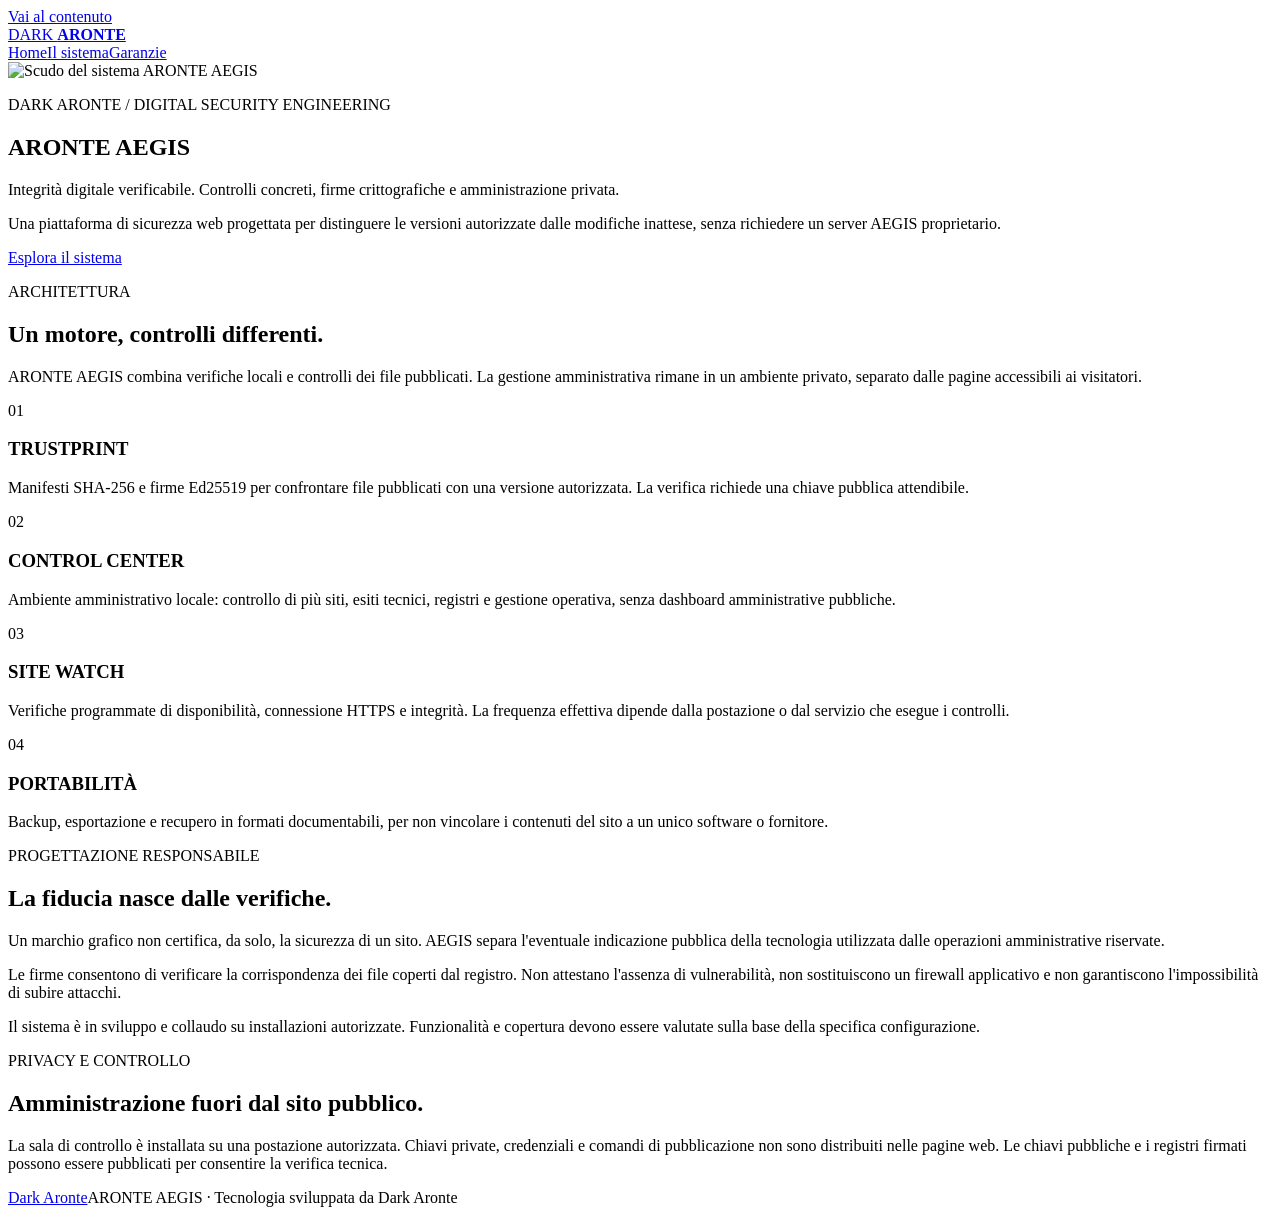
==== aegis-system/index.html @ fcb48d31 "Publish ARONTE AEGIS product information page" ====
<!doctype html>
<html lang="it">
<head>
<meta charset="utf-8"><meta name="viewport" content="width=device-width, initial-scale=1">
<meta name="description" content="ARONTE AEGIS: sistema local-first per la verifica dell'integrità di siti web, firme digitali e controllo delle pubblicazioni. Tecnologia Dark Aronte.">
<meta name="robots" content="index,follow">
<meta name="theme-color" content="#09090d">
<meta http-equiv="Content-Security-Policy" content="default-src 'none'; style-src 'self'; img-src 'self'; script-src 'none'; connect-src 'none'; object-src 'none'; frame-src 'none'; base-uri 'none'; form-action 'none'; upgrade-insecure-requests">
<link rel="icon" type="image/svg+xml" href="/aegis/aegis.svg">
<link rel="canonical" href="https://dark-aronte.github.io/aegis-system/">
<link rel="stylesheet" href="/aegis-system/style.css">
<title>ARONTE AEGIS | Integrità digitale verificabile — Dark Aronte</title>
</head><body>
<a class="skip" href="#contenuto">Vai al contenuto</a>
<header class="top"><a class="brand" href="/" aria-label="Dark Aronte, pagina iniziale">DARK <strong>ARONTE</strong></a><nav aria-label="Navigazione"><a href="/">Home</a><a href="#sistema">Il sistema</a><a href="#garanzie">Garanzie</a></nav></header>
<main id="contenuto">
<section class="hero">
<div class="hero-mark"><img src="/aegis/aegis.svg" alt="Scudo del sistema ARONTE AEGIS" width="118" height="118"></div>
<p class="eyebrow">DARK ARONTE / DIGITAL SECURITY ENGINEERING</p>
<h1>ARONTE <span>AEGIS</span></h1>
<p class="lead">Integrità digitale verificabile. Controlli concreti, firme crittografiche e amministrazione privata.</p>
<p class="sub">Una piattaforma di sicurezza web progettata per distinguere le versioni autorizzate dalle modifiche inattese, senza richiedere un server AEGIS proprietario.</p>
<a class="action" href="#sistema">Esplora il sistema</a>
</section>
<section id="sistema" class="section"><p class="eyebrow">ARCHITETTURA</p><h2>Un motore, controlli differenti.</h2><p class="intro">ARONTE AEGIS combina verifiche locali e controlli dei file pubblicati. La gestione amministrativa rimane in un ambiente privato, separato dalle pagine accessibili ai visitatori.</p>
<div class="cards">
<article class="card"><span class="number">01</span><h3>TRUSTPRINT</h3><p>Manifesti SHA-256 e firme Ed25519 per confrontare file pubblicati con una versione autorizzata. La verifica richiede una chiave pubblica attendibile.</p></article>
<article class="card"><span class="number">02</span><h3>CONTROL CENTER</h3><p>Ambiente amministrativo locale: controllo di più siti, esiti tecnici, registri e gestione operativa, senza dashboard amministrative pubbliche.</p></article>
<article class="card"><span class="number">03</span><h3>SITE WATCH</h3><p>Verifiche programmate di disponibilità, connessione HTTPS e integrità. La frequenza effettiva dipende dalla postazione o dal servizio che esegue i controlli.</p></article>
<article class="card"><span class="number">04</span><h3>PORTABILITÀ</h3><p>Backup, esportazione e recupero in formati documentabili, per non vincolare i contenuti del sito a un unico software o fornitore.</p></article>
</div></section>
<section id="garanzie" class="section split"><div><p class="eyebrow">PROGETTAZIONE RESPONSABILE</p><h2>La fiducia nasce dalle verifiche.</h2></div><div><p>Un marchio grafico non certifica, da solo, la sicurezza di un sito. AEGIS separa l'eventuale indicazione pubblica della tecnologia utilizzata dalle operazioni amministrative riservate.</p><p>Le firme consentono di verificare la corrispondenza dei file coperti dal registro. Non attestano l'assenza di vulnerabilità, non sostituiscono un firewall applicativo e non garantiscono l'impossibilità di subire attacchi.</p><p>Il sistema è in sviluppo e collaudo su installazioni autorizzate. Funzionalità e copertura devono essere valutate sulla base della specifica configurazione.</p></div></section>
<section class="section emphasis"><p class="eyebrow">PRIVACY E CONTROLLO</p><h2>Amministrazione fuori dal sito pubblico.</h2><p>La sala di controllo è installata su una postazione autorizzata. Chiavi private, credenziali e comandi di pubblicazione non sono distribuiti nelle pagine web. Le chiavi pubbliche e i registri firmati possono essere pubblicati per consentire la verifica tecnica.</p></section>
</main><footer><a href="/">Dark Aronte</a><span>ARONTE AEGIS · Tecnologia sviluppata da Dark Aronte</span></footer>
</body></html>
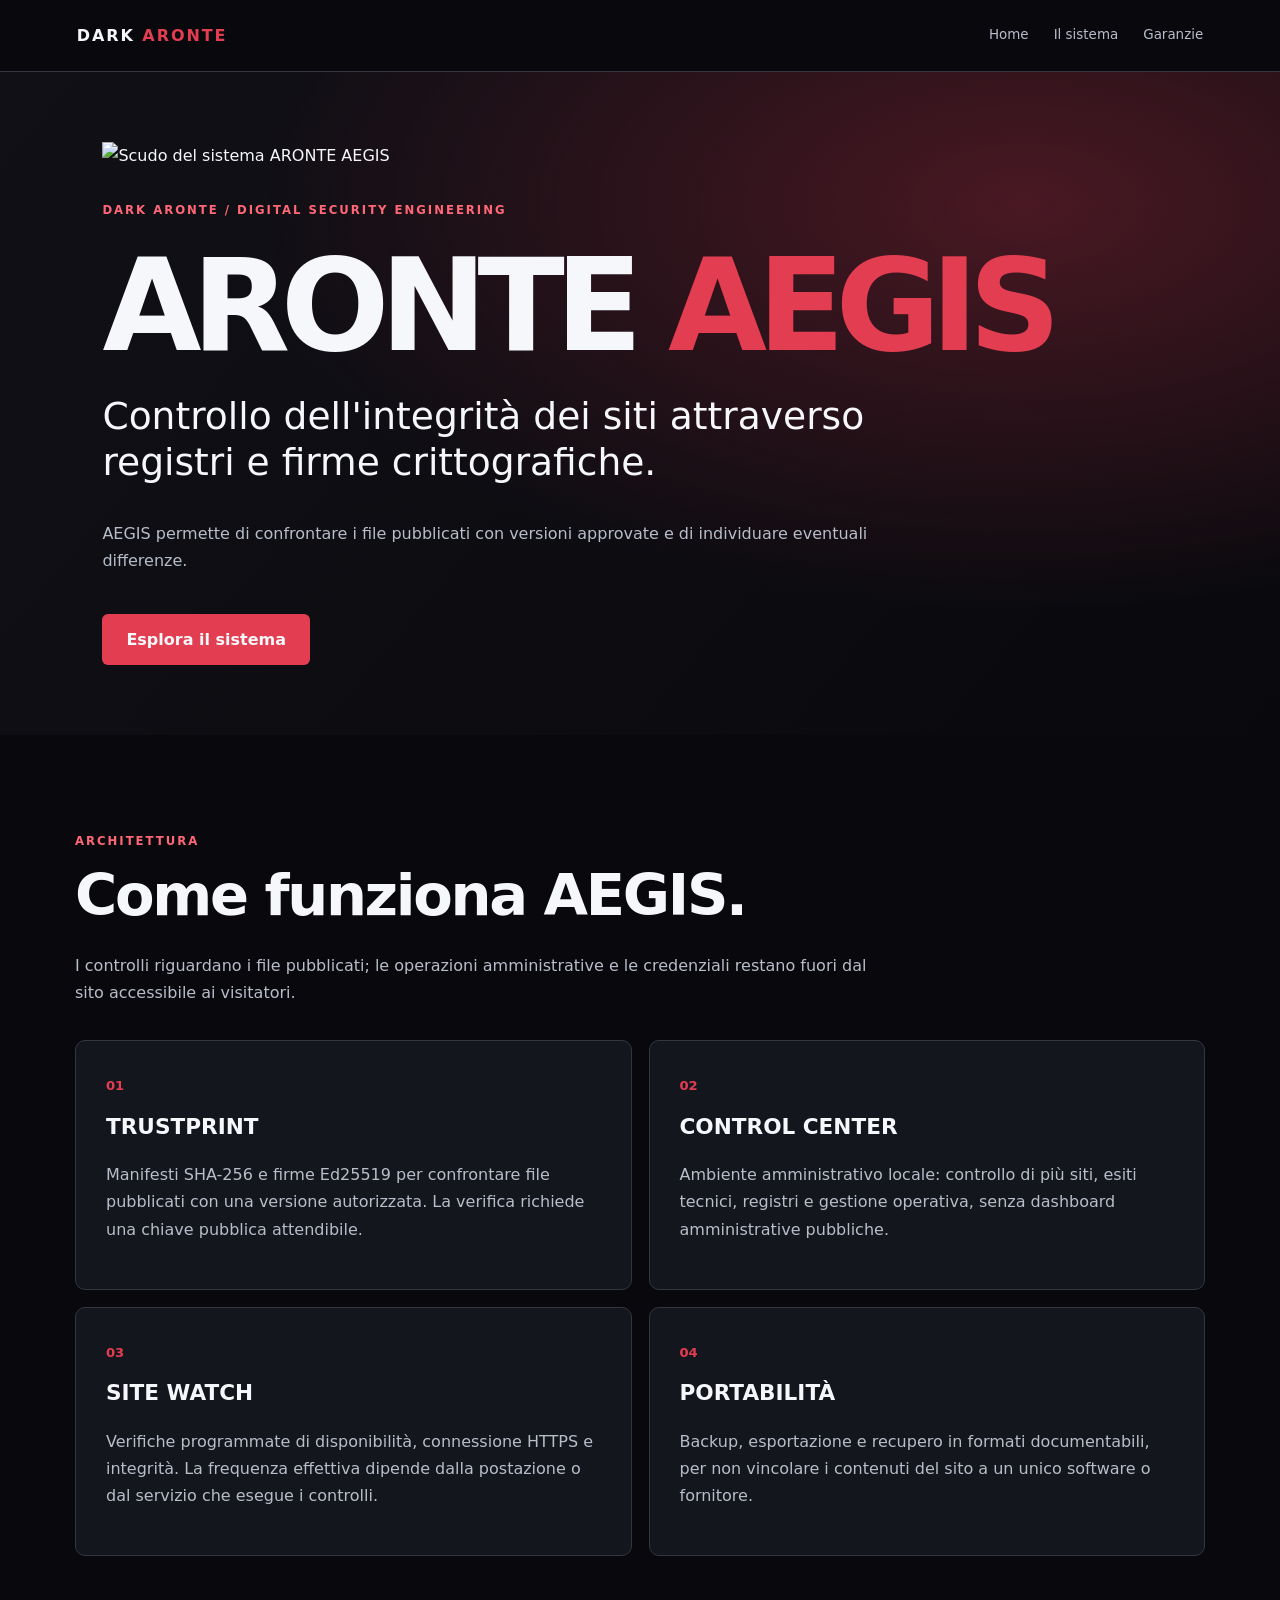
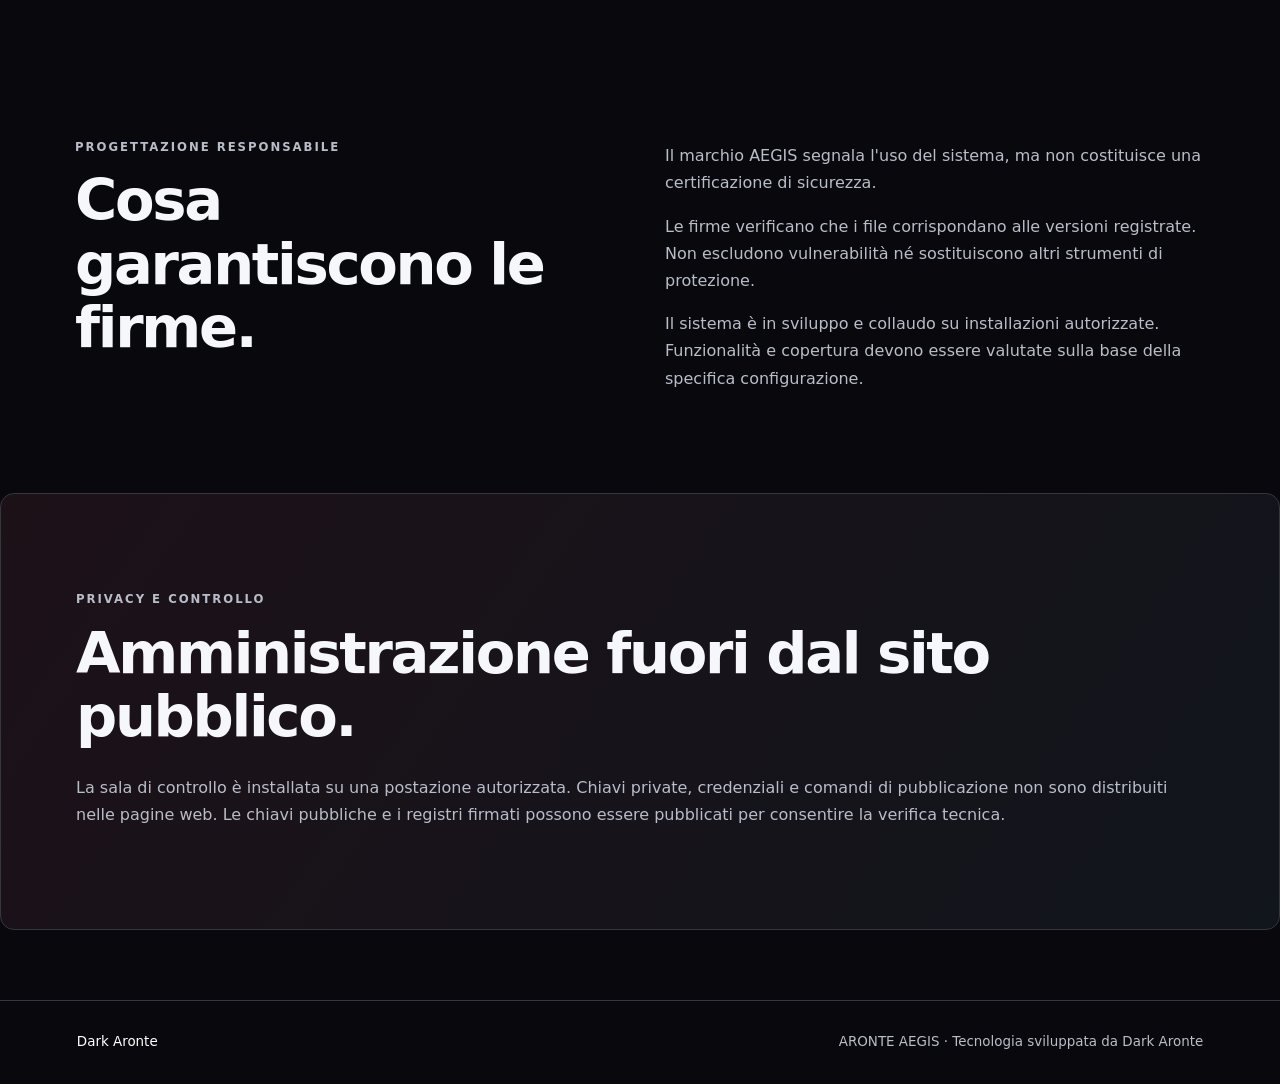
==== commit 01d9f4f6: "Revise public site copy for clarity and natural language" ====
--- a/aegis-system/index.html
+++ b/aegis-system/index.html
@@ -18,18 +18,18 @@
 <div class="hero-mark"><img src="/aegis/aegis.svg" alt="Scudo del sistema ARONTE AEGIS" width="118" height="118"></div>
 <p class="eyebrow">DARK ARONTE / DIGITAL SECURITY ENGINEERING</p>
 <h1>ARONTE <span>AEGIS</span></h1>
-<p class="lead">Integrità digitale verificabile. Controlli concreti, firme crittografiche e amministrazione privata.</p>
-<p class="sub">Una piattaforma di sicurezza web progettata per distinguere le versioni autorizzate dalle modifiche inattese, senza richiedere un server AEGIS proprietario.</p>
+<p class="lead">Controllo dell'integrità dei siti attraverso registri e firme crittografiche.</p>
+<p class="sub">AEGIS permette di confrontare i file pubblicati con versioni approvate e di individuare eventuali differenze.</p>
 <a class="action" href="#sistema">Esplora il sistema</a>
 </section>
-<section id="sistema" class="section"><p class="eyebrow">ARCHITETTURA</p><h2>Un motore, controlli differenti.</h2><p class="intro">ARONTE AEGIS combina verifiche locali e controlli dei file pubblicati. La gestione amministrativa rimane in un ambiente privato, separato dalle pagine accessibili ai visitatori.</p>
+<section id="sistema" class="section"><p class="eyebrow">ARCHITETTURA</p><h2>Come funziona AEGIS.</h2><p class="intro">I controlli riguardano i file pubblicati; le operazioni amministrative e le credenziali restano fuori dal sito accessibile ai visitatori.</p>
 <div class="cards">
 <article class="card"><span class="number">01</span><h3>TRUSTPRINT</h3><p>Manifesti SHA-256 e firme Ed25519 per confrontare file pubblicati con una versione autorizzata. La verifica richiede una chiave pubblica attendibile.</p></article>
 <article class="card"><span class="number">02</span><h3>CONTROL CENTER</h3><p>Ambiente amministrativo locale: controllo di più siti, esiti tecnici, registri e gestione operativa, senza dashboard amministrative pubbliche.</p></article>
 <article class="card"><span class="number">03</span><h3>SITE WATCH</h3><p>Verifiche programmate di disponibilità, connessione HTTPS e integrità. La frequenza effettiva dipende dalla postazione o dal servizio che esegue i controlli.</p></article>
 <article class="card"><span class="number">04</span><h3>PORTABILITÀ</h3><p>Backup, esportazione e recupero in formati documentabili, per non vincolare i contenuti del sito a un unico software o fornitore.</p></article>
 </div></section>
-<section id="garanzie" class="section split"><div><p class="eyebrow">PROGETTAZIONE RESPONSABILE</p><h2>La fiducia nasce dalle verifiche.</h2></div><div><p>Un marchio grafico non certifica, da solo, la sicurezza di un sito. AEGIS separa l'eventuale indicazione pubblica della tecnologia utilizzata dalle operazioni amministrative riservate.</p><p>Le firme consentono di verificare la corrispondenza dei file coperti dal registro. Non attestano l'assenza di vulnerabilità, non sostituiscono un firewall applicativo e non garantiscono l'impossibilità di subire attacchi.</p><p>Il sistema è in sviluppo e collaudo su installazioni autorizzate. Funzionalità e copertura devono essere valutate sulla base della specifica configurazione.</p></div></section>
+<section id="garanzie" class="section split"><div><p class="eyebrow">PROGETTAZIONE RESPONSABILE</p><h2>Cosa garantiscono le firme.</h2></div><div><p>Il marchio AEGIS segnala l'uso del sistema, ma non costituisce una certificazione di sicurezza.</p><p>Le firme verificano che i file corrispondano alle versioni registrate. Non escludono vulnerabilità né sostituiscono altri strumenti di protezione.</p><p>Il sistema è in sviluppo e collaudo su installazioni autorizzate. Funzionalità e copertura devono essere valutate sulla base della specifica configurazione.</p></div></section>
 <section class="section emphasis"><p class="eyebrow">PRIVACY E CONTROLLO</p><h2>Amministrazione fuori dal sito pubblico.</h2><p>La sala di controllo è installata su una postazione autorizzata. Chiavi private, credenziali e comandi di pubblicazione non sono distribuiti nelle pagine web. Le chiavi pubbliche e i registri firmati possono essere pubblicati per consentire la verifica tecnica.</p></section>
 </main><footer><a href="/">Dark Aronte</a><span>ARONTE AEGIS · Tecnologia sviluppata da Dark Aronte</span></footer>
 </body></html>
--- a/aegis-system/style.css
+++ b/aegis-system/style.css
@@ -0,0 +1 @@
+:root{color-scheme:dark;--bg:#09090d;--panel:#14161d;--line:#343640;--text:#f6f7fa;--sub:#b8bdca;--red:#e23d50}*{box-sizing:border-box}html{scroll-behavior:smooth}body{background:var(--bg);color:var(--text);margin:0;font:16px/1.7 system-ui,-apple-system,"Segoe UI",sans-serif}a{color:inherit}a:focus-visible{outline:3px solid #fd7180;outline-offset:4px}.skip{position:absolute;left:-10000px}.skip:focus{left:1rem;top:1rem;z-index:50;background:#fff;color:#000;padding:12px}.top{display:flex;justify-content:space-between;align-items:center;gap:20px;padding:22px clamp(18px,6vw,80px);border-bottom:1px solid var(--line)}.brand{font-weight:900;letter-spacing:.12em;text-decoration:none}.brand strong{color:var(--red)}nav{display:flex;gap:25px;font-size:.84rem}nav a{text-decoration:none;color:var(--sub)}nav a:hover{color:#fff}.hero{min-height:580px;display:flex;align-items:flex-start;flex-direction:column;justify-content:center;padding:70px clamp(22px,8vw,120px);background:radial-gradient(ellipse at 80% 20%,#491823 0,transparent 54%),linear-gradient(130deg,#101016,#09090d)}.hero-mark{margin-bottom:20px}.eyebrow{font-size:.73rem;letter-spacing:.17em;color:#ff6777;font-weight:800}.hero h1{font-size:clamp(3.5rem,10vw,8rem);letter-spacing:-.075em;line-height:.95;margin:12px 0 28px}.hero h1 span{color:var(--red)}.lead{font-size:clamp(1.35rem,3vw,2.35rem);line-height:1.22;max-width:850px;margin:0 0 18px}.sub,.intro{color:var(--sub);max-width:800px}.action{margin-top:24px;border-radius:6px;background:var(--red);padding:12px 24px;text-decoration:none;font-weight:800}.section{max-width:1360px;margin:auto;padding:85px clamp(22px,6vw,75px)}h2{font-size:clamp(2rem,5vw,3.6rem);line-height:1.1;letter-spacing:-.04em;margin:10px 0 25px}.cards{display:grid;grid-template-columns:repeat(2,minmax(0,1fr));gap:17px;margin-top:34px}.card{border:1px solid var(--line);border-radius:10px;background:var(--panel);padding:30px}.number{color:var(--red);font-weight:800;font-size:.82rem}.card h3{font-size:1.35rem;margin:10px 0}.card p,.split p,.emphasis p{color:var(--sub)}.split{display:grid;grid-template-columns:1fr 1fr;gap:50px}.emphasis{margin-bottom:70px;border:1px solid var(--line);border-radius:14px;background:linear-gradient(125deg,#1d1118,#11151c)}footer{padding:30px clamp(20px,6vw,80px);border-top:1px solid var(--line);display:flex;gap:25px;justify-content:space-between;flex-wrap:wrap;font-size:.84rem;color:var(--sub)}footer a{text-decoration:none;color:#fff}@media(max-width:720px){.cards,.split{grid-template-columns:1fr}nav{gap:12px}.hero{min-height:540px}.section{padding-block:55px}.emphasis{margin:0 20px 55px}.hero h1{font-size:clamp(3rem,13vw,5rem)}}
